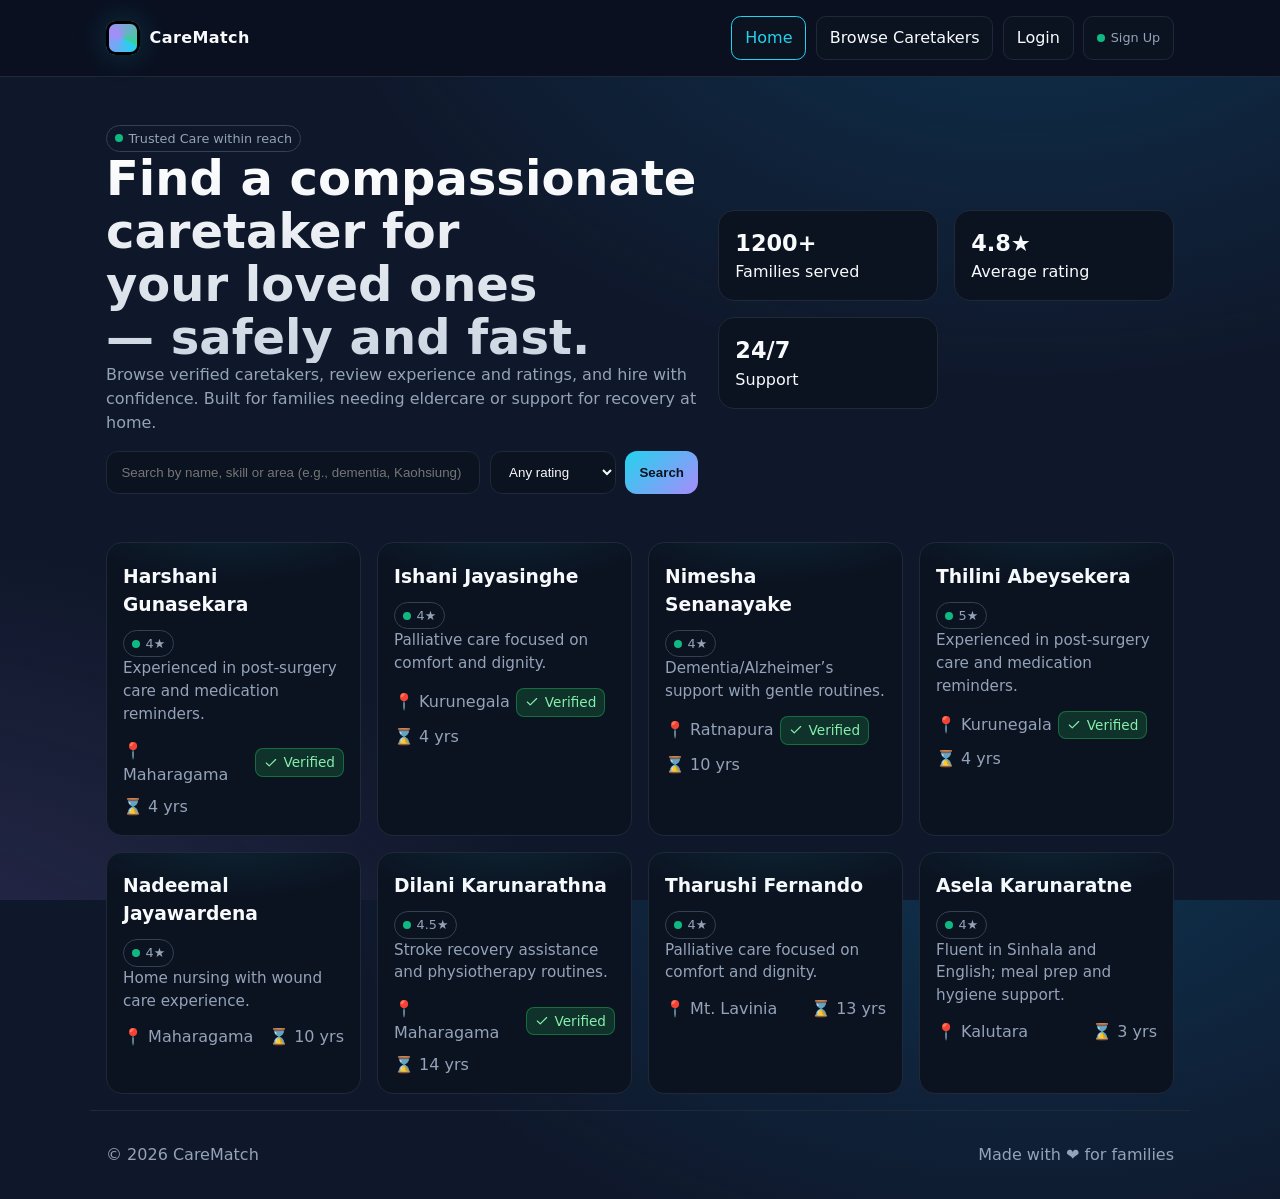
==== index.html @ 3a55065d "Care match web UI Functional user interface for hiring caretakers" ====
<!doctype html>
<html lang="en">
<head>
  <meta charset="utf-8" />
  <meta name="viewport" content="width=device-width, initial-scale=1" />
  <title>CareMatch — Hire Trusted Caretakers</title>
  <link rel="stylesheet" href="css/common.css">
  <link rel="stylesheet" href="css/index.css">
</head>
<body>
  <div class="hero container fade-in">
    <div>
      <span class="badge"><span class="dot"></span> Trusted Care within reach</span>
      <h1>Find a compassionate caretaker for your loved ones — safely and fast.</h1>
      <p>Browse verified caretakers, review experience and ratings, and hire with confidence. Built for families
         needing eldercare or support for recovery at home.</p>
      <div class="searchbar">
        <input id="q" placeholder="Search by name, skill or area (e.g., dementia, Kaohsiung)" />
        <select id="minRating">
          <option value="0">Any rating</option>
          <option value="4">4★ and up</option>
          <option value="4.5">4.5★ and up</option>
        </select>
        <button class="primary" id="searchBtn">Search</button>
      </div>
    </div>
    <div>
      <div class="grid kpis">
        <div class="kpi"><div class="v">1200+</div><div class="muted">Families served</div></div>
        <div class="kpi"><div class="v">4.8★</div><div class="muted">Average rating</div></div>
        <div class="kpi"><div class="v">24/7</div><div class="muted">Support</div></div>
      </div>
    </div>
  </div>

  <div class="container grid cards" id="featured"></div>

  <footer class="container">
    <div class="row">
      <div>© <span id="yr"></span> CareMatch</div>
      <div class="muted">Made with ❤️ for families</div>
    </div>
  </footer>

  <div class="toast"></div>
  <script src="js/data.caretakers.js"></script>
  <script src="js/common.js"></script>
  <script src="js/index.js"></script>
</body>
</html>
---- css/common.css ----
:root{
  --bg:#0f172a;      /* slate-900 */
  --card:#111827;    /* gray-900 */
  --muted:#94a3b8;   /* slate-400 */
  --text:#f8fafc;    /* slate-50 */
  --brand:#22d3ee;   /* cyan-400 */
  --brand-2:#a78bfa; /* violet-400 */
  --accent:#34d399;  /* emerald-400 */
  --danger:#f43f5e;  /* rose-500 */
  --warn:#f59e0b;    /* amber-500 */
  --ok:#10b981;      /* emerald-500 */
  --ring: rgba(34, 211, 238, 0.35);
}

*{box-sizing:border-box}
html,body{height:100%}
body{
  margin:0;
  font-family: system-ui, -apple-system, Segoe UI, Roboto, Helvetica, Arial, "Apple Color Emoji","Segoe UI Emoji";
  color:var(--text);
  background: radial-gradient(1200px 800px at 80% -10%, #0ea5e933 0%, transparent 60%),
              radial-gradient(1200px 900px at -10% 120%, #a78bfa33 0%, transparent 60%),
              var(--bg);
  line-height:1.5;
}

.container{max-width:1100px;margin:0 auto;padding:1rem}
a{color:inherit;text-decoration:none}
button{cursor:pointer}
input,select,button,textarea{
  background:#0b1220;
  border:1px solid #1f2937;
  color:var(--text);
  padding:.75rem .9rem;
  border-radius:.75rem;
  outline:none;
}
input:focus, select:focus, textarea:focus{
  border-color: var(--brand);
  box-shadow: 0 0 0 4px var(--ring);
}
button.primary{
  background: linear-gradient(135deg, var(--brand), var(--brand-2));
  border:none;
  color:#0b1220;
  font-weight:700;
  transition: transform .08s ease, box-shadow .2s ease;
}
button.primary:hover{ transform: translateY(-1px); box-shadow: 0 10px 20px #0006; }
button.ghost{
  background:transparent;border:1px solid #334155;color:var(--text)
}

.badge{display:inline-flex;align-items:center;gap:.35rem;padding:.2rem .5rem;
  border:1px solid #334155;border-radius:999px;font-size:.8rem;color:var(--muted)}
.badge .dot{width:8px;height:8px;border-radius:999px;background:var(--ok)}

nav{
  position:sticky;top:0;z-index:50;
  border-bottom:1px solid #1f2937;
  backdrop-filter: blur(6px);
  background: color-mix(in oklab, var(--bg) 85%, #000 15%);
}
.navbar{display:flex;align-items:center;justify-content:space-between;gap:.75rem}
.brand{display:flex;align-items:center;gap:.6rem;font-weight:900;letter-spacing:.4px}
.brand .logo{
  width:34px;height:34px;border-radius:.6rem;
  background: conic-gradient(from 120deg, var(--brand), var(--brand-2), var(--accent));
  box-shadow:0 0 0 3px #000 inset, 0 0 30px #22d3ee33;
}

.navlinks{display:flex;gap:.6rem;flex-wrap:wrap}
.navlinks a, .navlinks button{
  padding:.55rem .8rem;border-radius:.6rem;border:1px solid #1f2937;background:#0b1220
}
.navlinks a.active{border-color:var(--brand);color:var(--brand)}

.hero{
  padding:3rem 1rem 2rem;
  display:grid;gap:1.25rem;
}
.hero h1{
  font-size: clamp(1.8rem, 4vw, 3rem);
  line-height:1.1;
  margin:0;
  background: linear-gradient(180deg, #fff, #cbd5e1);
  -webkit-background-clip: text;
  background-clip:text;
  color:transparent;
  text-wrap: balance;
}
.hero p{color:var(--muted);max-width:65ch;margin:0}

.grid{display:grid;gap:1rem}
.cards{
  grid-template-columns: repeat(auto-fill, minmax(240px,1fr));
}
.card{
  background: linear-gradient(180deg, #0b1220, #0b1220);
  border:1px solid #1f2937;
  border-radius:1rem;
  padding:1rem;
  position:relative;
  overflow:hidden;
}
.card::after{
  content:"";
  position:absolute;inset:-1px;
  background: radial-gradient(300px 120px at var(--mx,50%) -10%,
              color-mix(in oklab, var(--brand) 30%, transparent), transparent 60%);
  opacity:.35;pointer-events:none;
}
.card h3{margin:.2rem 0}
.card .muted{color:var(--muted);font-size:.95rem}
.card .row{display:flex;align-items:center;justify-content:space-between;gap:.5rem;flex-wrap:wrap}
.card .meta{display:flex;align-items:center;gap:.4rem;color:var(--muted)}

.kpis{grid-template-columns: repeat(auto-fill, minmax(180px,1fr));}
.kpi{background:#0b1220;border:1px solid #1f2937;border-radius:1rem;padding:1rem}
.kpi .v{font-weight:900;font-size:1.4rem}

footer{
  border-top:1px solid #1f2937;margin-top:2rem
}
footer .row{display:flex;gap:1rem;justify-content:space-between;align-items:center;flex-wrap:wrap;padding:1rem 0;color:var(--muted)}

.searchbar{
  display:flex;gap:.6rem;flex-wrap:wrap;margin-top:1rem
}
.searchbar input{flex:1;min-width:200px}

.table{
  width:100%;border-collapse:collapse;border:1px solid #1f2937
}
.table th,.table td{border:1px solid #1f2937;padding:.6rem;text-align:left}
.table th{background:#0b1220;color:#cbd5e1}

.toast{
  position:fixed;left:50%;transform:translateX(-50%);
  bottom:20px;background:#0b1220;border:1px solid #1f2937;
  padding:.8rem 1rem;border-radius:.8rem;z-index:60;display:none
}

.verified{
  display:inline-flex;align-items:center;gap:.35rem;
  background:rgba(34,197,94,.18);border:1px solid rgba(34,197,94,.4);
  color:#86efac;padding:.2rem .5rem;border-radius:.5rem;font-size:.85rem
}
.verified svg{width:14px;height:14px}

@media (min-width: 800px){
  .hero{grid-template-columns:1.3fr 1fr;align-items:center}
}

.fade-in{ animation: fade .6s ease both }
@keyframes fade{from{opacity:0; translate: 0 4px}}

#scrollTopBtn{
  position:fixed;right:16px;bottom:16px;padding:.8rem;border-radius:999px;
  display:none;z-index:70;border:1px solid #334155;background:#0b1220
}
---- css/index.css ----
/* index page specific */
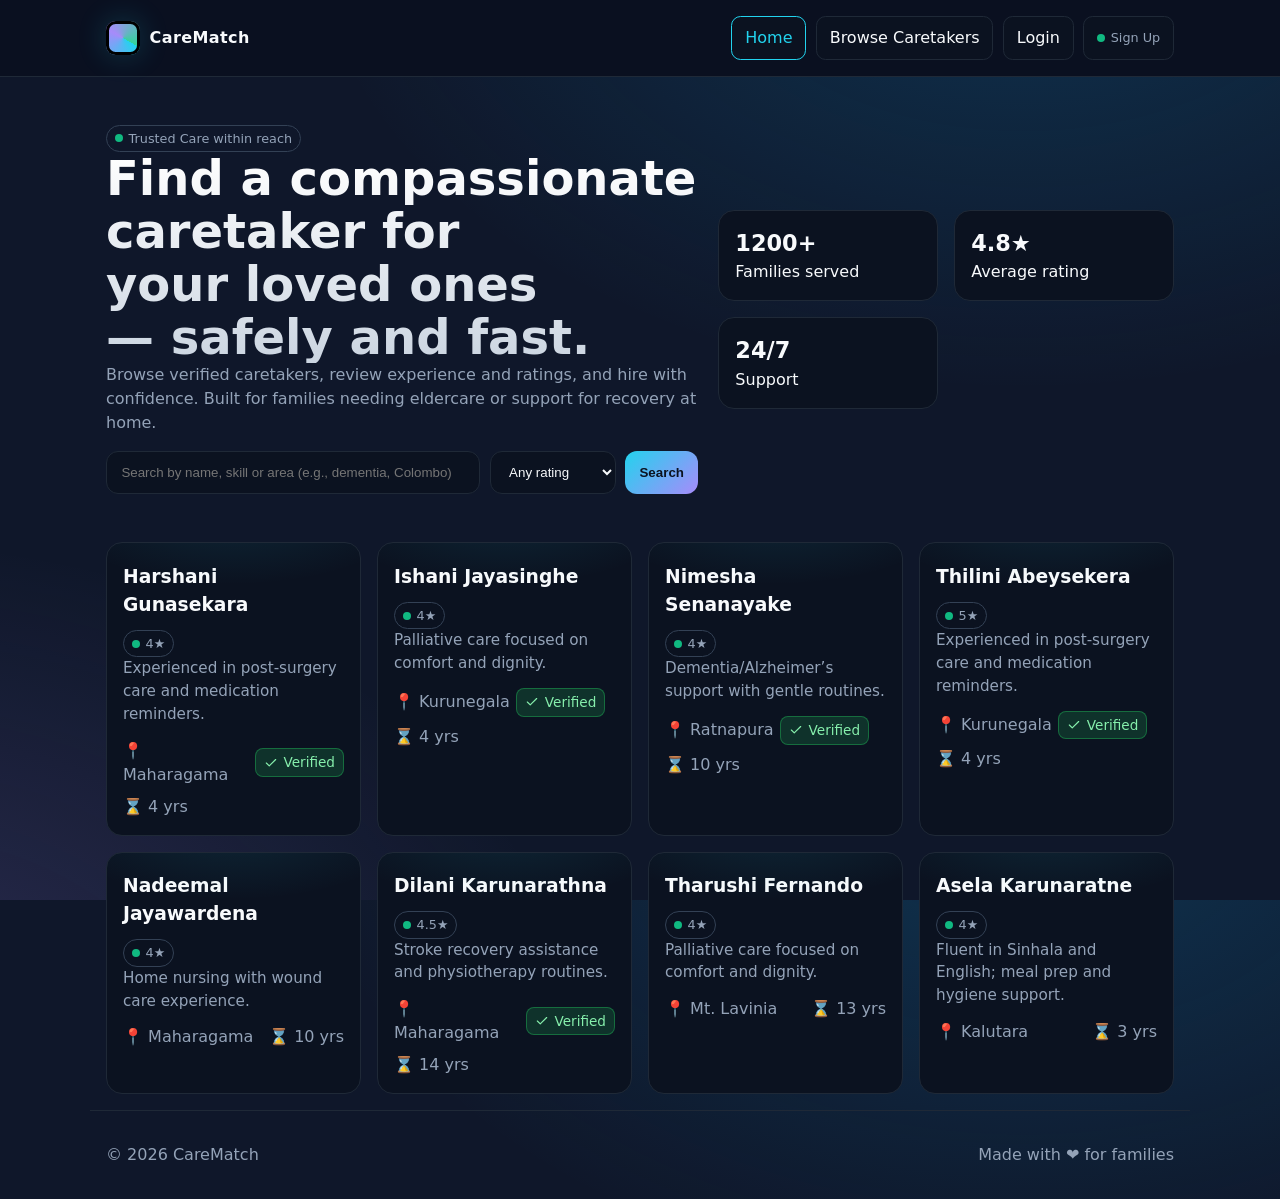
==== commit cf5e6c61: "updated placeholders" ====
--- a/index.html
+++ b/index.html
@@ -15,7 +15,7 @@
       <p>Browse verified caretakers, review experience and ratings, and hire with confidence. Built for families
          needing eldercare or support for recovery at home.</p>
       <div class="searchbar">
-        <input id="q" placeholder="Search by name, skill or area (e.g., dementia, Kaohsiung)" />
+        <input id="q" placeholder="Search by name, skill or area (e.g., dementia, Colombo)" />
         <select id="minRating">
           <option value="0">Any rating</option>
           <option value="4">4★ and up</option>
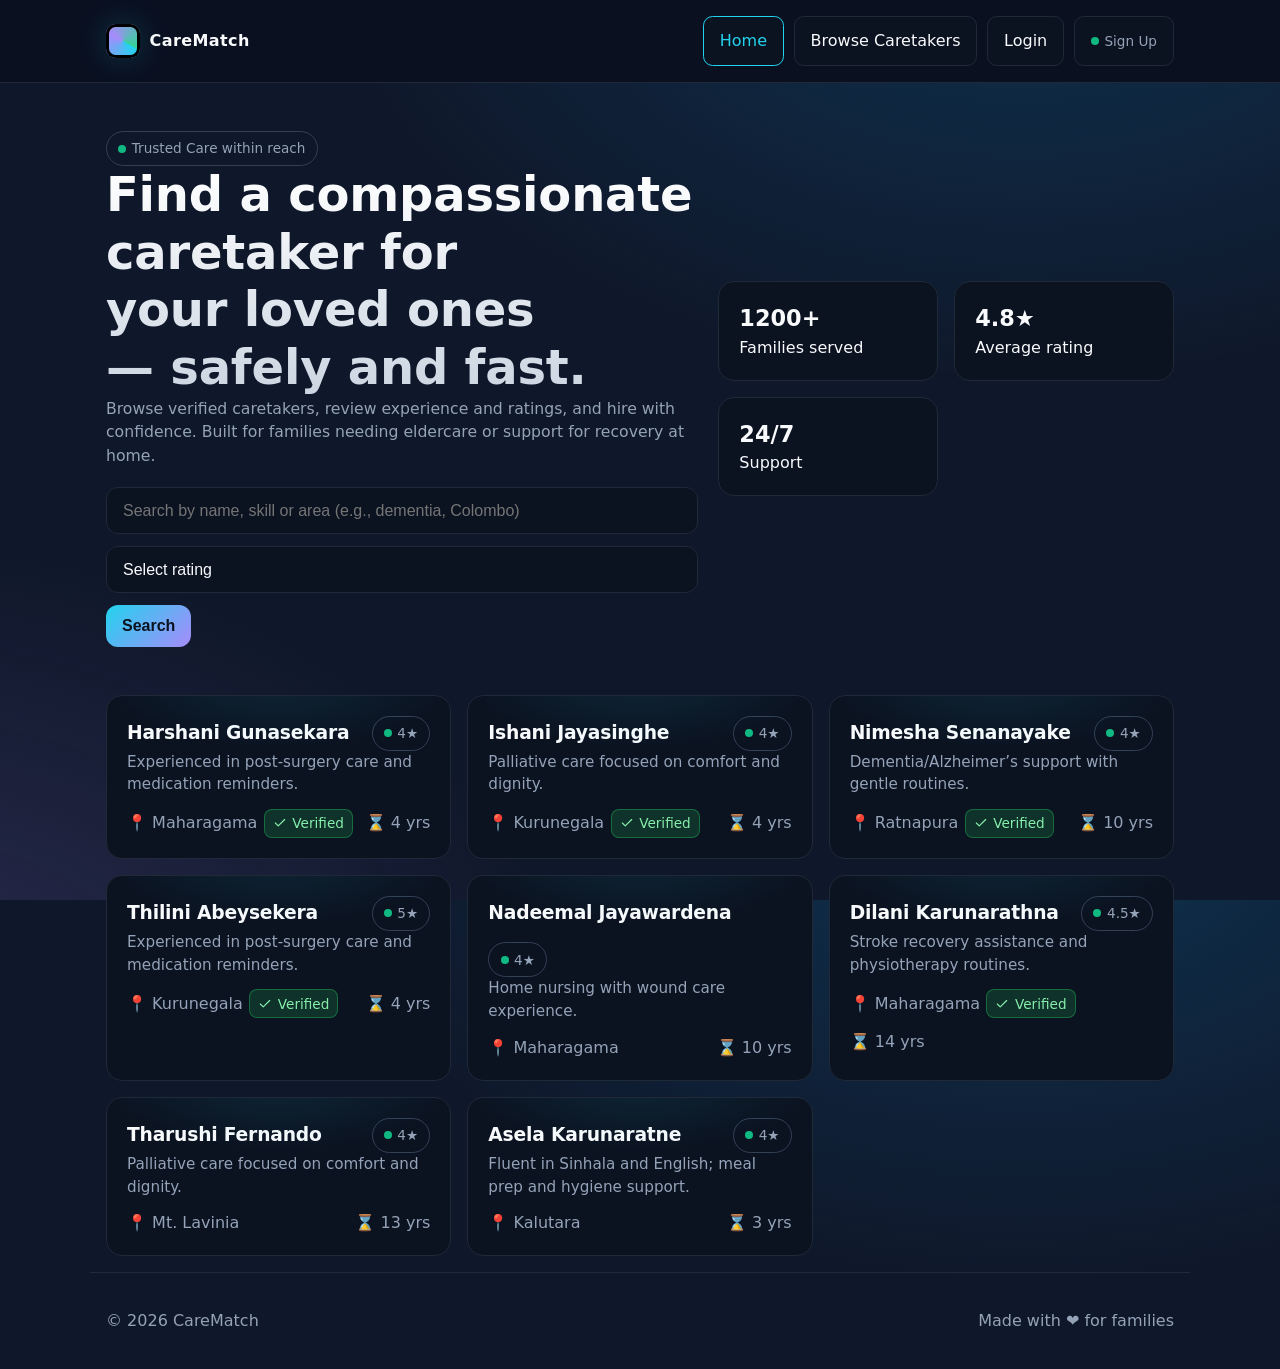
==== commit f96827fd: "Improved clarity and font sizes" ====
--- a/index.html
+++ b/index.html
@@ -3,6 +3,8 @@
 <head>
   <meta charset="utf-8" />
   <meta name="viewport" content="width=device-width, initial-scale=1" />
+  <link rel="preconnect" href="https://fonts.googleapis.com">
+  <link rel="preconnect" href="https://fonts.gstatic.com" crossorigin>
   <title>CareMatch — Hire Trusted Caretakers</title>
   <link rel="stylesheet" href="css/common.css">
   <link rel="stylesheet" href="css/index.css">
@@ -17,8 +19,8 @@
       <div class="searchbar">
         <input id="q" placeholder="Search by name, skill or area (e.g., dementia, Colombo)" />
         <select id="minRating">
-          <option value="0">Any rating</option>
-          <option value="4">4★ and up</option>
+          <option value="0">Select rating</option>
+          <option value="3">3★ and up</option>
           <option value="4.5">4.5★ and up</option>
         </select>
         <button class="primary" id="searchBtn">Search</button>
--- a/css/common.css
+++ b/css/common.css
@@ -1,5 +1,8 @@
 
 :root{
+  /* Load a modern UI font (Inter). See head preconnect for best performance; this import is a safe fallback. */
+  /* If you prefer preconnect + <link> in the HTML heads, replace this with links in each HTML file for faster loading. */
+  --font-import: 'https://fonts.googleapis.com/css2?family=Inter:wght@400;500;600;700&display=swap';
   --bg:#0f172a;      /* slate-900 */
   --card:#111827;    /* gray-900 */
   --muted:#94a3b8;   /* slate-400 */
@@ -11,35 +14,70 @@
   --warn:#f59e0b;    /* amber-500 */
   --ok:#10b981;      /* emerald-500 */
   --ring: rgba(34, 211, 238, 0.35);
-}
+  /* font settings */
+  --font-sans: 'Inter', ui-sans-serif, system-ui, -apple-system, 'Segoe UI', Roboto, 'Helvetica Neue', Arial;
+  --base-font-size: 16px;
+}
+
+/* Load Inter as a fallback via import (keeps changes localized to CSS). */
+@import url("https://fonts.googleapis.com/css2?family=Inter:wght@400;500;600;700&display=swap");
 
 *{box-sizing:border-box}
 html,body{height:100%}
 body{
   margin:0;
-  font-family: system-ui, -apple-system, Segoe UI, Roboto, Helvetica, Arial, "Apple Color Emoji","Segoe UI Emoji";
+  font-family: var(--font-sans);
+  font-size: var(--base-font-size);
   color:var(--text);
   background: radial-gradient(1200px 800px at 80% -10%, #0ea5e933 0%, transparent 60%),
               radial-gradient(1200px 900px at -10% 120%, #a78bfa33 0%, transparent 60%),
               var(--bg);
   line-height:1.5;
+  -webkit-font-smoothing:antialiased;
+  -moz-osx-font-smoothing:grayscale;
 }
 
 .container{max-width:1100px;margin:0 auto;padding:1rem}
+@media (max-width: 480px) {
+  .container {padding:.75rem}
+}
 a{color:inherit;text-decoration:none}
 button{cursor:pointer}
 input,select,button,textarea{
   background:#0b1220;
   border:1px solid #1f2937;
   color:var(--text);
-  padding:.75rem .9rem;
+  padding:.85rem 1rem;
   border-radius:.75rem;
   outline:none;
+  font-size: 16px; /* Prevents iOS zoom on focus */
+  width: 100%;
+  max-width: 100%;
+}
+
+/* Headings and typography tweaks */
+h1,h2,h3{ font-weight:600; letter-spacing: -0.2px; margin:0 }
+p, li, label { font-size: 0.98rem }
+
+/* Slightly reduce base font-size on very small screens while keeping inputs at 16px to avoid iOS zoom */
+@media (max-width: 360px) {
+  :root { --base-font-size: 15px }
 }
 input:focus, select:focus, textarea:focus{
   border-color: var(--brand);
   box-shadow: 0 0 0 4px var(--ring);
 }
+
+/* Form grid improvements */
+@media (max-width: 480px) {
+  .grid[style*="grid-template-columns:1fr 1fr"] {
+    grid-template-columns: 1fr !important;
+  }
+  form.grid {
+    gap: 1rem !important;
+  }
+}
+
 button.primary{
   background: linear-gradient(135deg, var(--brand), var(--brand-2));
   border:none;
@@ -48,13 +86,37 @@
   transition: transform .08s ease, box-shadow .2s ease;
 }
 button.primary:hover{ transform: translateY(-1px); box-shadow: 0 10px 20px #0006; }
+@media (hover: none) {
+  button.primary:active { 
+    transform: translateY(1px);
+    box-shadow: none;
+  }
+}
 button.ghost{
-  background:transparent;border:1px solid #334155;color:var(--text)
-}
-
-.badge{display:inline-flex;align-items:center;gap:.35rem;padding:.2rem .5rem;
-  border:1px solid #334155;border-radius:999px;font-size:.8rem;color:var(--muted)}
-.badge .dot{width:8px;height:8px;border-radius:999px;background:var(--ok)}
+  background:transparent;border:1px solid #334155;color:var(--text);
+  transition: background-color 0.2s;
+}
+button.ghost:active {
+  background: rgba(255,255,255,0.05);
+}
+
+.badge{
+  display:inline-flex;align-items:center;gap:.35rem;
+  padding:.4rem .7rem;
+  border:1px solid #334155;border-radius:999px;
+  font-size:.85rem;color:var(--muted);
+  white-space: nowrap;
+}
+.badge .dot{
+  width:8px;height:8px;border-radius:999px;background:var(--ok);
+  flex-shrink: 0;
+}
+@media (max-width: 480px) {
+  .badge {
+    padding: .5rem .8rem;
+    margin: .2rem;
+  }
+}
 
 nav{
   position:sticky;top:0;z-index:50;
@@ -62,19 +124,119 @@
   backdrop-filter: blur(6px);
   background: color-mix(in oklab, var(--bg) 85%, #000 15%);
 }
-.navbar{display:flex;align-items:center;justify-content:space-between;gap:.75rem}
-.brand{display:flex;align-items:center;gap:.6rem;font-weight:900;letter-spacing:.4px}
+.navbar{
+  display:flex;
+  align-items:center;
+  justify-content:space-between;
+  gap:.75rem;
+}
+.brand{
+  display:flex;
+  align-items:center;
+  gap:.6rem;
+  font-weight:900;
+  letter-spacing:.4px
+}
 .brand .logo{
   width:34px;height:34px;border-radius:.6rem;
   background: conic-gradient(from 120deg, var(--brand), var(--brand-2), var(--accent));
   box-shadow:0 0 0 3px #000 inset, 0 0 30px #22d3ee33;
 }
 
-.navlinks{display:flex;gap:.6rem;flex-wrap:wrap}
+.hamburger {
+  display: none;
+  flex-direction: column;
+  justify-content: space-around;
+  width: 28px;
+  height: 24px;
+  background: transparent;
+  border: none;
+  padding: 0;
+  cursor: pointer;
+  z-index: 60;
+}
+
+.hamburger span {
+  width: 100%;
+  height: 2px;
+  background: var(--text);
+  border-radius: 2px;
+  transition: all 0.3s ease;
+}
+
+.hamburger.active span:nth-child(1) {
+  transform: translateY(8px) rotate(45deg);
+}
+
+.hamburger.active span:nth-child(2) {
+  opacity: 0;
+}
+
+.hamburger.active span:nth-child(3) {
+  transform: translateY(-8px) rotate(-45deg);
+}
+
+.navlinks{
+  display:flex;
+  gap:.6rem;
+  flex-wrap:wrap;
+}
+
 .navlinks a, .navlinks button{
-  padding:.55rem .8rem;border-radius:.6rem;border:1px solid #1f2937;background:#0b1220
-}
-.navlinks a.active{border-color:var(--brand);color:var(--brand)}
+  padding:.75rem 1rem;
+  border-radius:.6rem;
+  border:1px solid #1f2937;
+  background:#0b1220;
+  min-width: 44px;
+  text-align: center;
+}
+
+.navlinks a.active{
+  border-color:var(--brand);
+  color:var(--brand)
+}
+
+@media (max-width: 768px) {
+  .hamburger {
+    display: flex;
+  }
+  
+  .navlinks {
+    position: fixed;
+    top: 0;
+    right: -100%;
+    width: 80%;
+    max-width: 300px;
+    height: 100vh;
+    background: var(--card);
+    flex-direction: column;
+    padding: 5rem 1.5rem 2rem;
+    gap: 1rem;
+    transition: right 0.3s ease;
+    border-left: 1px solid #1f2937;
+    backdrop-filter: blur(10px);
+  }
+
+  .navlinks.active {
+    right: 0;
+  }
+
+  .navlinks a, .navlinks button {
+    width: 100%;
+    text-align: left;
+    font-size: 1.1rem;
+  }
+}
+
+@media (max-width: 480px) {
+  .navbar {
+    gap: 1rem;
+  }
+  .navlinks {
+    width: 100%;
+    justify-content: center;
+  }
+}
 
 .hero{
   padding:3rem 1rem 2rem;
@@ -82,7 +244,7 @@
 }
 .hero h1{
   font-size: clamp(1.8rem, 4vw, 3rem);
-  line-height:1.1;
+  line-height:1.2;
   margin:0;
   background: linear-gradient(180deg, #fff, #cbd5e1);
   -webkit-background-clip: text;
@@ -92,15 +254,33 @@
 }
 .hero p{color:var(--muted);max-width:65ch;margin:0}
 
+@media (max-width: 480px) {
+  .hero {
+    padding: 2rem 1rem 1.5rem;
+    text-align: center;
+  }
+  .hero p {
+    margin: 0 auto;
+  }
+}
+
 .grid{display:grid;gap:1rem}
 .cards{
-  grid-template-columns: repeat(auto-fill, minmax(240px,1fr));
+  grid-template-columns: repeat(auto-fill, minmax(280px,1fr));
+}
+@media (max-width: 640px) {
+  .cards {
+    grid-template-columns: 1fr;
+  }
+  .grid {
+    gap: .75rem;
+  }
 }
 .card{
   background: linear-gradient(180deg, #0b1220, #0b1220);
   border:1px solid #1f2937;
   border-radius:1rem;
-  padding:1rem;
+  padding:1.25rem;
   position:relative;
   overflow:hidden;
 }
@@ -111,35 +291,154 @@
               color-mix(in oklab, var(--brand) 30%, transparent), transparent 60%);
   opacity:.35;pointer-events:none;
 }
-.card h3{margin:.2rem 0}
-.card .muted{color:var(--muted);font-size:.95rem}
-.card .row{display:flex;align-items:center;justify-content:space-between;gap:.5rem;flex-wrap:wrap}
-.card .meta{display:flex;align-items:center;gap:.4rem;color:var(--muted)}
+.card h3{
+  margin:.2rem 0;
+  overflow-wrap: break-word;
+  word-wrap: break-word;
+  hyphens: auto;
+}
+.card .muted{
+  color:var(--muted);
+  font-size:.95rem;
+  line-height: 1.5;
+}
+.card .row{
+  display:flex;
+  align-items:center;
+  justify-content:space-between;
+  gap:.75rem;
+  flex-wrap:wrap;
+}
+@media (max-width: 480px) {
+  .card h3 {
+    font-size: 1.15rem;
+    line-height: 1.3;
+  }
+  .card .row {
+    flex-direction: column;
+    align-items: flex-start;
+    gap: .5rem;
+  }
+}
+.card .meta{
+  display:flex;align-items:center;gap:.4rem;color:var(--muted);
+  flex-wrap: wrap;
+}
+@media (max-width: 480px) {
+  .card .meta {
+    gap: .6rem;
+    margin-top: .5rem;
+  }
+}
 
 .kpis{grid-template-columns: repeat(auto-fill, minmax(180px,1fr));}
-.kpi{background:#0b1220;border:1px solid #1f2937;border-radius:1rem;padding:1rem}
+.kpi{background:#0b1220;border:1px solid #1f2937;border-radius:1rem;padding:1.25rem}
 .kpi .v{font-weight:900;font-size:1.4rem}
+@media (max-width: 480px) {
+  .kpis {
+    grid-template-columns: repeat(3, 1fr);
+  }
+  .kpi {
+    padding: 1rem;
+    text-align: center;
+  }
+}
 
 footer{
-  border-top:1px solid #1f2937;margin-top:2rem
-}
-footer .row{display:flex;gap:1rem;justify-content:space-between;align-items:center;flex-wrap:wrap;padding:1rem 0;color:var(--muted)}
+  border-top:1px solid #1f2937;
+  margin-top:2rem;
+  padding: 0 1rem;
+}
+footer .row{
+  display:flex;
+  gap:1rem;
+  justify-content:space-between;
+  align-items:center;
+  flex-wrap:wrap;
+  padding:1.25rem 0;
+  color:var(--muted)
+}
+@media (max-width: 480px) {
+  footer {
+    margin-top: 1.5rem;
+    text-align: center;
+  }
+  footer .row {
+    flex-direction: column;
+    gap: .75rem;
+    padding: 1rem 0;
+  }
+}
 
 .searchbar{
-  display:flex;gap:.6rem;flex-wrap:wrap;margin-top:1rem
+  display:flex;gap:.75rem;flex-wrap:wrap;margin-top:1.25rem;
+  width: 100%;
 }
 .searchbar input{flex:1;min-width:200px}
+.searchbar button {
+  width: auto;
+}
+@media (max-width: 480px) {
+  .searchbar {
+    flex-direction: column;
+  }
+  .searchbar button {
+    width: 100%;
+  }
+}
+
+/* Make primary search button inline and match desktop appearance */
+.searchbar .primary{
+  display: inline-flex;
+  align-items: center;
+  gap: .5rem;
+  padding: .75rem 1rem;
+  font-weight: 700;
+}
+.searchbar .primary svg{ stroke: currentColor; }
+
+/* Pagination controls */
+.pager-controls{
+  display:flex;
+  gap:.6rem;
+  justify-content:center;
+  margin:1.25rem 0;
+  flex-wrap:wrap;
+  align-items:center;
+}
+.pager-controls button{ min-width:44px; padding:.5rem .75rem; }
+.pager-controls .page-num.badge{ padding:.4rem .6rem }
 
 .table{
-  width:100%;border-collapse:collapse;border:1px solid #1f2937
-}
-.table th,.table td{border:1px solid #1f2937;padding:.6rem;text-align:left}
+  width:100%;border-collapse:collapse;border:1px solid #1f2937;
+  overflow-x: auto;
+  display: block;
+}
+.table th,.table td{border:1px solid #1f2937;padding:.75rem;text-align:left;min-width:120px}
 .table th{background:#0b1220;color:#cbd5e1}
+@media (max-width: 640px) {
+  .table {
+    font-size: 0.9rem;
+  }
+  .table th, .table td {
+    padding: .6rem;
+    white-space: nowrap;
+  }
+}
 
 .toast{
   position:fixed;left:50%;transform:translateX(-50%);
   bottom:20px;background:#0b1220;border:1px solid #1f2937;
-  padding:.8rem 1rem;border-radius:.8rem;z-index:60;display:none
+  padding:.8rem 1rem;border-radius:.8rem;z-index:60;display:none;
+  width: calc(100% - 2rem);
+  max-width: 500px;
+  text-align: center;
+  animation: slideUp 0.3s ease;
+}
+
+@keyframes slideUp {
+  from { transform: translate(-50%, 100%); opacity: 0; }
+  to { transform: translate(-50%, 0); opacity: 1; }
 }
 
 .verified{
@@ -153,10 +452,55 @@
   .hero{grid-template-columns:1.3fr 1fr;align-items:center}
 }
 
-.fade-in{ animation: fade .6s ease both }
-@keyframes fade{from{opacity:0; translate: 0 4px}}
+.fade-in{ 
+  animation: fade .6s ease both;
+  will-change: opacity, transform;
+}
+@keyframes fade{
+  from {
+    opacity:0; 
+    transform: translateY(8px);
+  }
+}
+
+/* Loading states for better perceived performance */
+.loading {
+  position: relative;
+  overflow: hidden;
+}
+.loading::after {
+  content: "";
+  position: absolute;
+  inset: 0;
+  background: linear-gradient(90deg, 
+    transparent 0%, 
+    rgba(255,255,255,0.1) 50%, 
+    transparent 100%
+  );
+  animation: shimmer 1.5s infinite;
+}
+@keyframes shimmer {
+  from { transform: translateX(-100%); }
+  to { transform: translateX(100%); }
+}
 
 #scrollTopBtn{
-  position:fixed;right:16px;bottom:16px;padding:.8rem;border-radius:999px;
-  display:none;z-index:70;border:1px solid #334155;background:#0b1220
-}
+  position:fixed;right:16px;bottom:16px;padding:1rem;border-radius:999px;
+  display:none;z-index:70;border:1px solid #334155;background:#0b1220;
+  width: 48px;
+  height: 48px;
+  display: flex;
+  align-items: center;
+  justify-content: center;
+  opacity: 0.9;
+  transition: opacity 0.2s;
+}
+#scrollTopBtn:hover {
+  opacity: 1;
+}
+@media (max-width: 480px) {
+  #scrollTopBtn {
+    right: 12px;
+    bottom: 12px;
+  }
+}
--- a/css/index.css
+++ b/css/index.css
@@ -1,2 +1,12 @@
-
-/* index page specific */
+.container {
+  .searchbar {
+    select {
+      appearance: none;
+      -webkit-appearance: none;
+      -moz-appearance: none;
+    }
+    selecrt::ms-expand {
+      display: none;
+    }
+  }
+}
